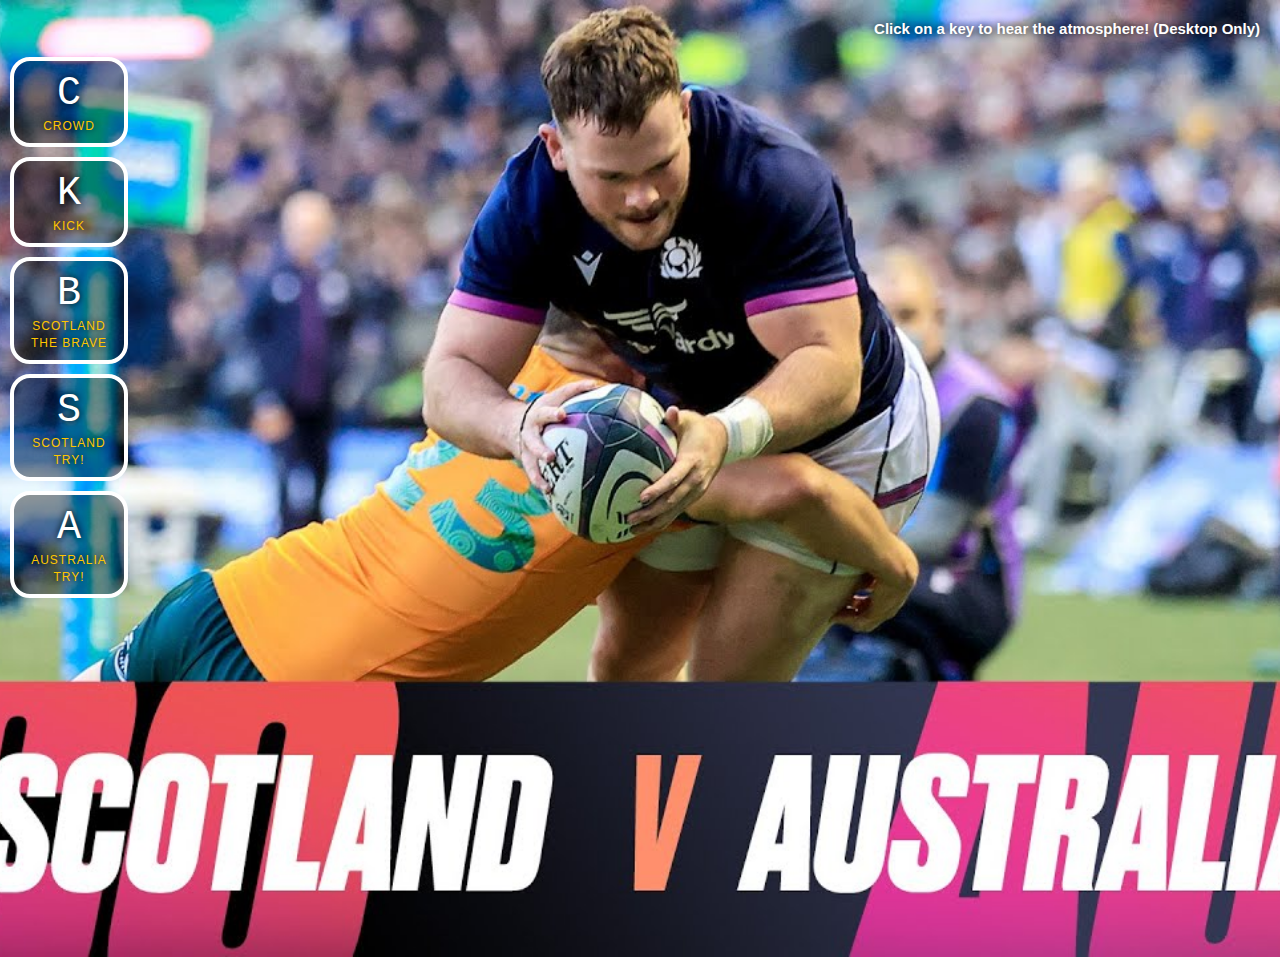
==== index.html @ c948eea4 "Rename html file" ====
<!DOCTYPE html>
<html lang="en">
<head>
  <meta charset="UTF-8">
  <title>Scotland v Australia</title>
  <link rel="stylesheet" href="style.css">
</head>
<body>
<h3>Click on a key to hear the atmosphere! (Desktop Only)</h3>

  <div class="keys">
    <div data-key="67" class="key">
      <kbd>C</kbd>
      <span class="sound">crowd</span>
    </div>
    <div data-key="75" class="key">
      <kbd>K</kbd>
      <span class="sound">kick</span>
    </div>
    <!-- <div data-key="87" class="key">
      <kbd>W</kbd>
      <span class="sound">whistle</span>
    </div> -->
    <div data-key="66" class="key">
      <kbd>B</kbd>
      <span class="sound">Scotland the Brave</span>
    </div>
    <div data-key="83" class="key">
      <kbd>S</kbd>
      <span class="sound">Scotland try!</span>
    </div>
    <div data-key="65" class="key">
      <kbd>A</kbd>
      <span class="sound">Australia try!</span>
    </div>
    <!-- <div data-key="74" class="key">
      <kbd>J</kbd>
      <span class="sound">snare</span>
    </div>
    <div data-key="75" class="key">
      <kbd>K</kbd>
      <span class="sound">tom</span>
    </div>
    <div data-key="76" class="key">
      <kbd>L</kbd>
      <span class="sound">tink</span>
    </div> -->
  </div>

  <audio data-key="67" src="sounds/chant.wav"></audio>
  <audio data-key="75" src="sounds/ball.wav"></audio>
  <audio data-key="87" src="sounds/whistle.mp3"></audio>
  <audio data-key="66" src="sounds/Scot_the_Brave.mov"></audio>
  <audio data-key="83" src="sounds/try.wav"></audio>
  <audio data-key="65" src="sounds/small_clap.wav"></audio>
  <!-- <audio data-key="74" src="sounds/snare.wav"></audio>
  <audio data-key="75" src="sounds/tom.wav"></audio>
  <audio data-key="76" src="sounds/tink.wav"></audio> -->

<script>
  function removeTransition(e) {
    if (e.propertyName !== 'transform') return;
    e.target.classList.remove('playing');
  }

  function playSound(e) {
    const audio = document.querySelector(`audio[data-key="${e.keyCode}"]`);
    const key = document.querySelector(`div[data-key="${e.keyCode}"]`);
    if (!audio) return;

    key.classList.add('playing');
    audio.currentTime = 0;
    audio.play();
  }

  const keys = Array.from(document.querySelectorAll('.key'));
  keys.forEach(key => key.addEventListener('transitionend', removeTransition));
  window.addEventListener('keydown', playSound);

</script>


</body>
</html>
---- style.css ----
html {
  font-size: 10px;
  background: url('./ScotvAus.jpeg') bottom center;
  background-size: cover;
}

h3 {
  color: white;
  font-family: sans-serif;
  margin: 20px;
  font-size: 150%;
  text-shadow: 0 0 .7rem black;
  text-align: right;
 
}

body,html {
  margin: 0;
  padding: 0;
  font-family: sans-serif;
}

.keys {
  /* display: flex; */
  /* flex-direction: column; */
  flex: 1;
  min-height: 100vh;
  align-items: center;
  justify-content: center;
}

.key {
  border: .4rem solid white;
  border-radius: 2rem;
  margin: 1rem;
  font-size: 1.5rem;
  padding: 1rem .5rem;
  transition: all .07s ease;
  width: 10rem;
  text-align: center;
  color: white;
  background: rgba(0, 0, 0,0.4);
  text-shadow: 0 0 .7rem black;
}

.playing {
  transform: scale(1.1);
  border-color: #002aff;
  box-shadow: 0 0 1rem #002aff;
}

kbd {
  display: block;
  font-size: 4rem;
}

.sound {
  font-size: 1.2rem;
  text-transform: uppercase;
  letter-spacing: .1rem;
  color: #ffc600;
}
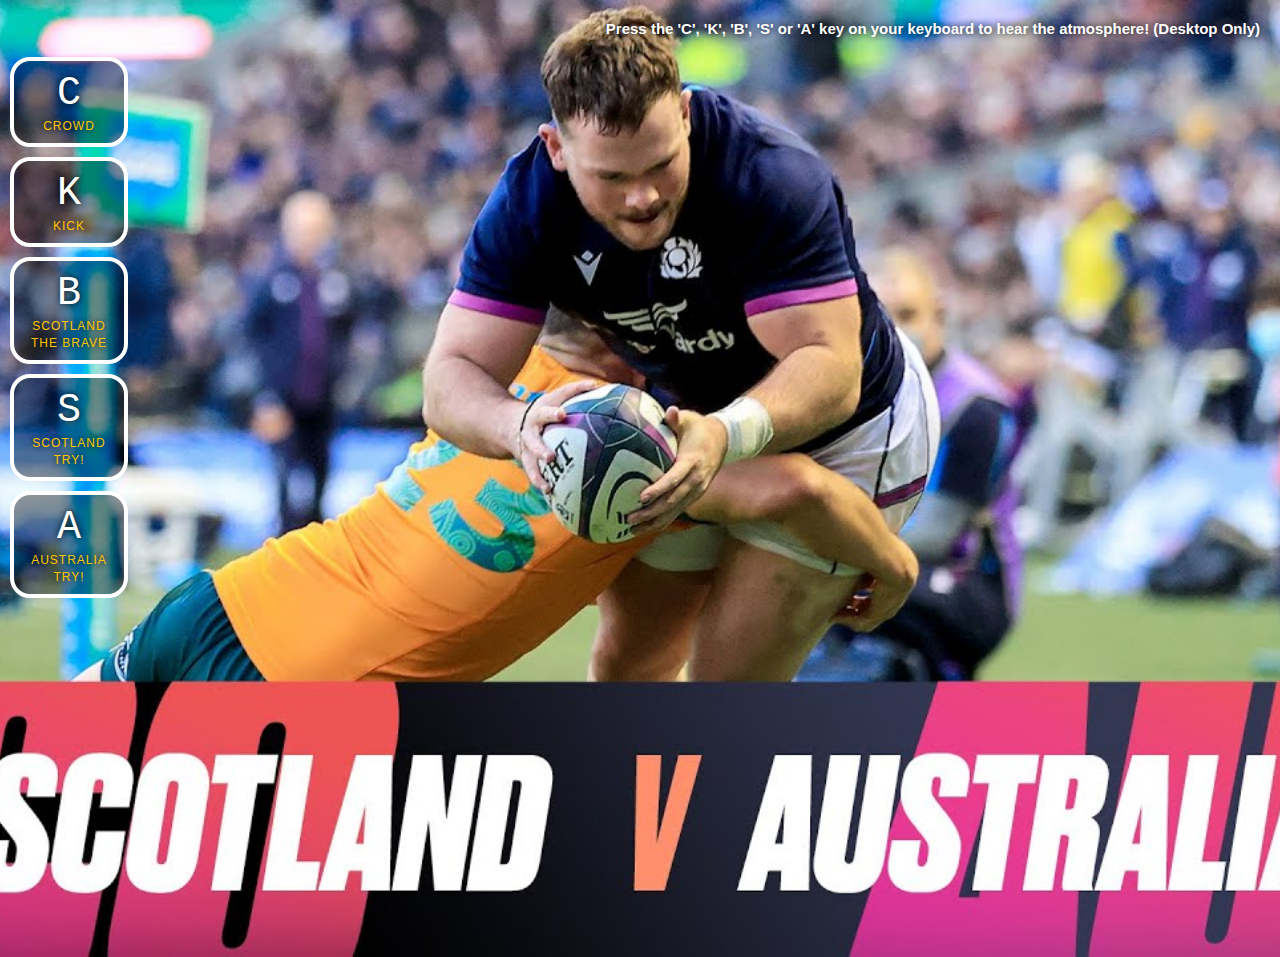
==== commit 38530541: "Edit on-page instructions" ====
--- a/index.html
+++ b/index.html
@@ -6,7 +6,7 @@
   <link rel="stylesheet" href="style.css">
 </head>
 <body>
-<h3>Click on a key to hear the atmosphere! (Desktop Only)</h3>
+<h2>Press the 'C', 'K', 'B', 'S' or 'A' key on your keyboard to hear the atmosphere! (Desktop Only)</h2>
 
   <div class="keys">
     <div data-key="67" class="key">
--- a/style.css
+++ b/style.css
@@ -4,7 +4,7 @@
   background-size: cover;
 }
 
-h3 {
+h2 {
   color: white;
   font-family: sans-serif;
   margin: 20px;
